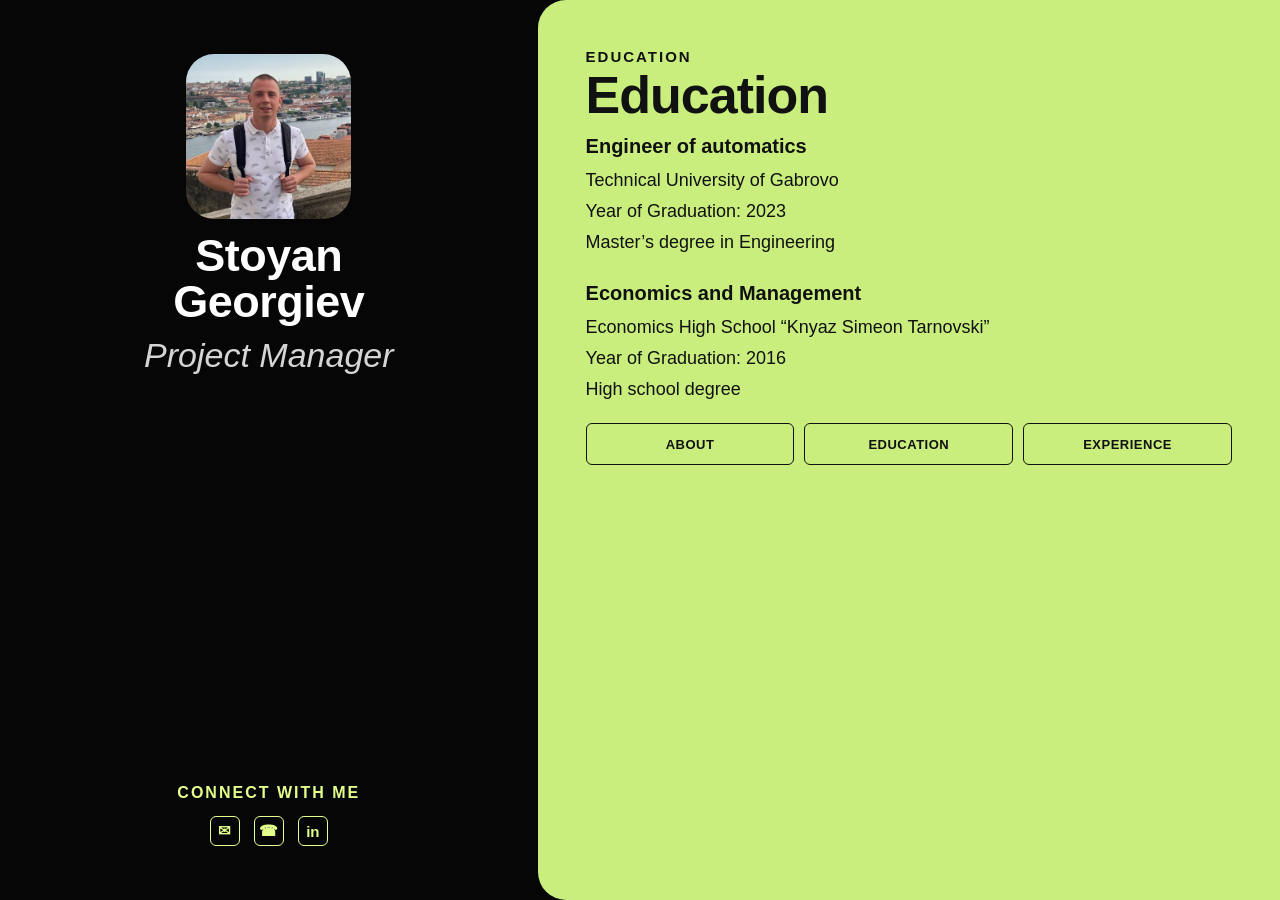
==== education.html @ a62ffb2e "Add multi-page resume refinements and transitions. Moves and restyles contact sections, updates educ" ====
<!DOCTYPE html>
<html lang="en">
<head>
    <meta charset="UTF-8">
    <meta name="viewport" content="width=device-width, initial-scale=1.0">
    <title>Stoyan Georgiev | Education</title>
    <link rel="stylesheet" href="style.css">
</head>
<body>
    <div class="page-transition-overlay" aria-hidden="true"></div>
    <main class="page">
        <div class="resume-card">
            <section class="left-panel">
                <img class="avatar" src="assets/profile.png" alt="Profile photo of Stoyan Georgiev">
                <h1>Stoyan Georgiev</h1>
                <p class="job-title">Project Manager</p>
                <div class="connect">
                    <p>Connect with me</p>
                    <div class="social-links">
                        <a href="mailto:s.georgiev97@gmail.com" aria-label="Email">✉</a>
                        <a href="tel:+359899133321" aria-label="Phone">☎</a>
                        <a href="https://www.linkedin.com/in/stoyan-georgiew/" target="_blank" rel="noopener noreferrer" aria-label="LinkedIn">in</a>
                    </div>
                </div>
            </section>

            <section class="right-panel">
                <p class="section-label">Education</p>
                <h2>Education</h2>
                <div class="education-list">
                    <div class="education-entry">
                        <p class="education-entry__title">Engineer of automatics</p>
                        <p class="education-entry__line">Technical University of Gabrovo</p>
                        <p class="education-entry__line">Year of Graduation: 2023</p>
                        <p class="education-entry__line">Master’s degree in Engineering</p>
                    </div>
                    <div class="education-entry">
                        <p class="education-entry__title">Economics and Management</p>
                        <p class="education-entry__line">Economics High School “Knyaz Simeon Tarnovski”</p>
                        <p class="education-entry__line">Year of Graduation: 2016</p>
                        <p class="education-entry__line">High school degree</p>
                    </div>
                </div>

                <div class="page-links">
                    <a href="index.html">About</a>
                    <a href="education.html">Education</a>
                    <a href="experience.html">Experience</a>
                </div>

            </section>
        </div>
    </main>
    <script src="transitions.js" defer></script>
</body>
</html>
---- style.css ----
* {
    box-sizing: border-box;
}

body {
    margin: 0;
    font-family: "Arial", sans-serif;
    background: #f5f5f5;
    color: #111;
    opacity: 0;
    transition: opacity 320ms ease;
}

body.page-ready {
    opacity: 1;
}

.page-transition-overlay {
    position: fixed;
    inset: 0;
    pointer-events: none;
    background: radial-gradient(circle at center, rgba(6, 6, 6, 0.35) 0%, rgba(6, 6, 6, 0.96) 78%);
    opacity: 0;
    transform: scale(1.03);
    transition: opacity 360ms ease, transform 360ms ease;
    z-index: 999;
}

body.is-transitioning .page-transition-overlay {
    opacity: 1;
    transform: scale(1);
}

.page {
    min-height: 100vh;
    padding: 0;
}

.resume-card {
    width: 100%;
    min-height: 100vh;
    display: grid;
    grid-template-columns: 42% 58%;
    background: #060606;
    border-radius: 0;
    overflow: hidden;
}

.left-panel {
    background: #060606;
    color: #fff;
    padding: 54px 46px;
    text-align: center;
    display: flex;
    flex-direction: column;
    align-items: center;
}

.avatar {
    width: 165px;
    height: 165px;
    object-fit: cover;
    border-radius: 28px;
    margin-bottom: 14px;
}

.left-panel h1 {
    margin: 0;
    font-size: 45px;
    line-height: 1.03;
    max-width: 260px;
    letter-spacing: -0.5px;
}

.pronouns {
    margin: 2px 0 4px;
    font-size: 20px;
    font-style: italic;
    font-weight: 700;
}

.job-title {
    margin: 10px 0 0;
    color: #d5d5d5;
    font-size: 34px;
    font-style: italic;
    width: 100%;
    text-align: center;
}

.connect {
    margin-top: auto;
    padding-top: 20px;
    width: 100%;
    max-width: 230px;
    text-align: center;
}

.connect p {
    margin: 0 0 14px;
    text-transform: uppercase;
    letter-spacing: 2px;
    color: #e3ff8c;
    font-weight: 700;
    font-size: 16px;
}

.social-links {
    display: flex;
    justify-content: center;
    gap: 14px;
}

.social-links a {
    width: 30px;
    height: 30px;
    border: 1px solid #e3ff8c;
    color: #e3ff8c;
    border-radius: 6px;
    text-decoration: none;
    font-weight: 700;
    display: inline-flex;
    align-items: center;
    justify-content: center;
    font-size: 15px;
    transition: transform 0.2s ease, background 0.2s ease;
}

.social-links a:hover {
    background: rgba(227, 255, 140, 0.2);
    color: #fff;
    transform: translateY(-2px);
}

.right-panel {
    background: #c9ee7d;
    padding: 48px;
    border-top-left-radius: 28px;
    border-bottom-left-radius: 28px;
}

.section-label {
    margin: 0;
    font-size: 15px;
    text-transform: uppercase;
    letter-spacing: 2px;
    font-weight: 700;
}

.right-panel h2 {
    margin: 4px 0 10px;
    font-size: 52px;
    line-height: 1;
    letter-spacing: -1px;
}

.description {
    margin: 0 0 20px;
    max-width: 550px;
    font-size: 18px;
    line-height: 1.5;
}

.education-list {
    margin: 0 0 20px;
    max-width: 550px;
    font-size: 18px;
    line-height: 1.5;
}

.education-entry {
    margin: 0 0 22px;
}

.education-entry:last-child {
    margin-bottom: 0;
}

.education-entry__title {
    margin: 0 0 6px;
    font-weight: 700;
    font-size: 20px;
}

.education-entry__line {
    margin: 0 0 4px;
}

.page-links {
    display: grid;
    grid-template-columns: repeat(3, minmax(0, 1fr));
    gap: 10px;
    margin-top: 16px;
}

.page-links a {
    min-height: 42px;
    border: 1px solid #111;
    border-radius: 6px;
    display: inline-flex;
    align-items: center;
    justify-content: center;
    text-decoration: none;
    color: #111;
    font-weight: 700;
    text-transform: uppercase;
    font-size: 13px;
    letter-spacing: 0.5px;
    transition: transform 0.2s ease, background 0.2s ease;
}

.page-links a:hover {
    background: #111;
    color: #fff;
    transform: translateY(-2px);
}

@media (prefers-reduced-motion: reduce) {
    body,
    .page-transition-overlay {
        transition: none;
    }
}

@media (max-width: 900px) {
    .resume-card {
        grid-template-columns: 1fr;
    }

    .left-panel,
    .right-panel {
        padding: 36px 26px;
    }

    .left-panel h1 {
        font-size: 36px;
    }

    .job-title {
        font-size: 28px;
    }

    .right-panel h2 {
        font-size: 40px;
    }

    .right-panel {
        border-top-left-radius: 0;
        border-bottom-left-radius: 0;
    }
}
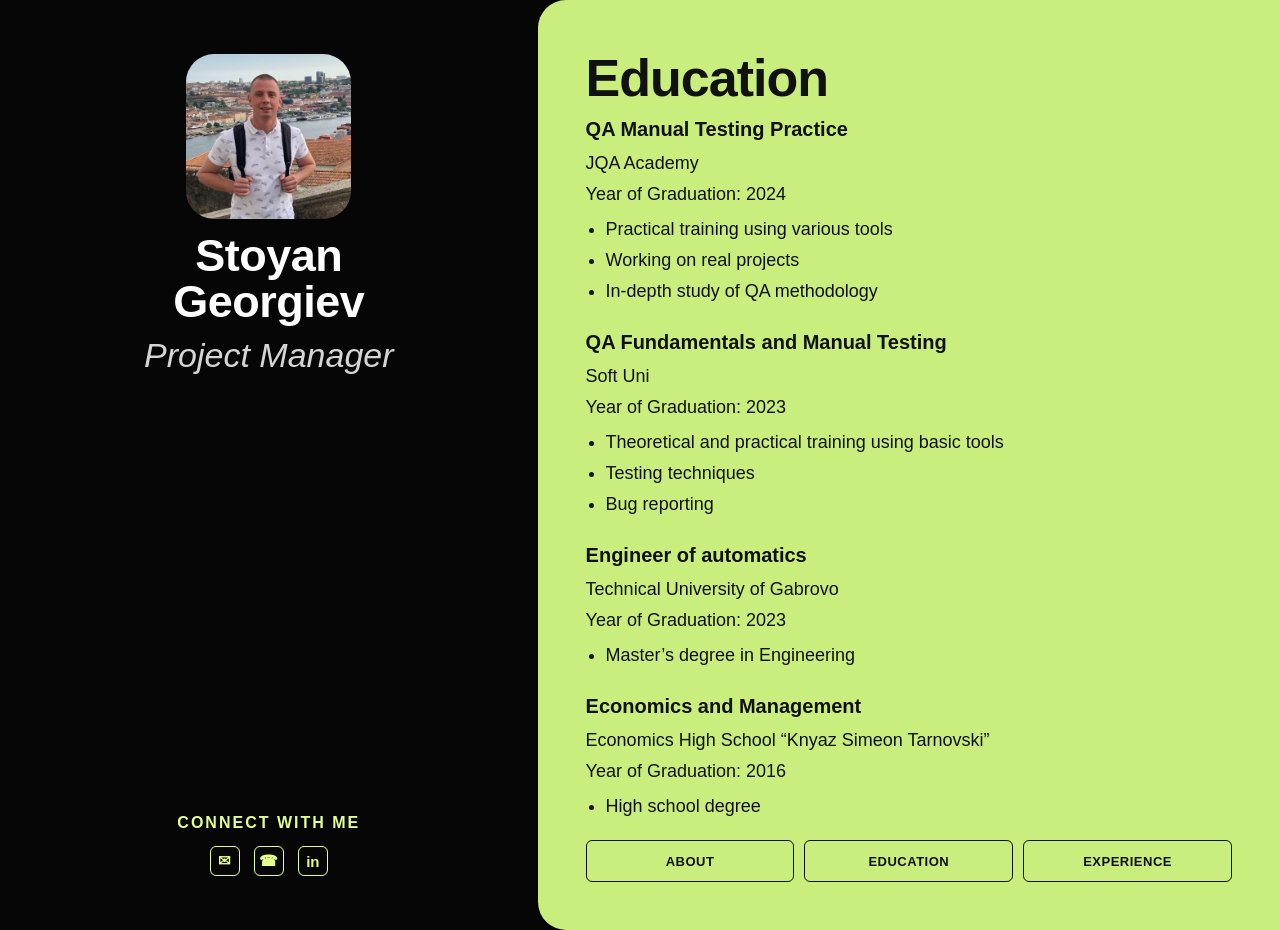
==== commit d1384886: "Update education page content and spacing. Adds detailed QA education bullet points, reorders entrie" ====
--- a/education.html
+++ b/education.html
@@ -25,20 +25,43 @@
             </section>
 
             <section class="right-panel">
-                <p class="section-label">Education</p>
-                <h2>Education</h2>
+                <h2 class="education-heading">Education</h2>
                 <div class="education-list">
+                    <div class="education-entry">
+                        <p class="education-entry__title">QA Manual Testing Practice</p>
+                        <p class="education-entry__line">JQA Academy</p>
+                        <p class="education-entry__line">Year of Graduation: 2024</p>
+                        <ul class="education-bullets">
+                            <li>Practical training using various tools</li>
+                            <li>Working on real projects</li>
+                            <li>In-depth study of QA methodology</li>
+                        </ul>
+                    </div>
+                    <div class="education-entry">
+                        <p class="education-entry__title">QA Fundamentals and Manual Testing</p>
+                        <p class="education-entry__line">Soft Uni</p>
+                        <p class="education-entry__line">Year of Graduation: 2023</p>
+                        <ul class="education-bullets">
+                            <li>Theoretical and practical training using basic tools</li>
+                            <li>Testing techniques</li>
+                            <li>Bug reporting</li>
+                        </ul>
+                    </div>
                     <div class="education-entry">
                         <p class="education-entry__title">Engineer of automatics</p>
                         <p class="education-entry__line">Technical University of Gabrovo</p>
                         <p class="education-entry__line">Year of Graduation: 2023</p>
-                        <p class="education-entry__line">Master’s degree in Engineering</p>
+                        <ul class="education-bullets">
+                            <li>Master’s degree in Engineering</li>
+                        </ul>
                     </div>
                     <div class="education-entry">
                         <p class="education-entry__title">Economics and Management</p>
                         <p class="education-entry__line">Economics High School “Knyaz Simeon Tarnovski”</p>
                         <p class="education-entry__line">Year of Graduation: 2016</p>
-                        <p class="education-entry__line">High school degree</p>
+                        <ul class="education-bullets">
+                            <li>High school degree</li>
+                        </ul>
                     </div>
                 </div>
 
--- a/style.css
+++ b/style.css
@@ -154,6 +154,10 @@
     letter-spacing: -1px;
 }
 
+.education-heading {
+    margin-bottom: 68px;
+}
+
 .description {
     margin: 0 0 20px;
     max-width: 550px;
@@ -183,6 +187,15 @@
 }
 
 .education-entry__line {
+    margin: 0 0 4px;
+}
+
+.education-bullets {
+    margin: 8px 0 0 20px;
+    padding: 0;
+}
+
+.education-bullets li {
     margin: 0 0 4px;
 }
 
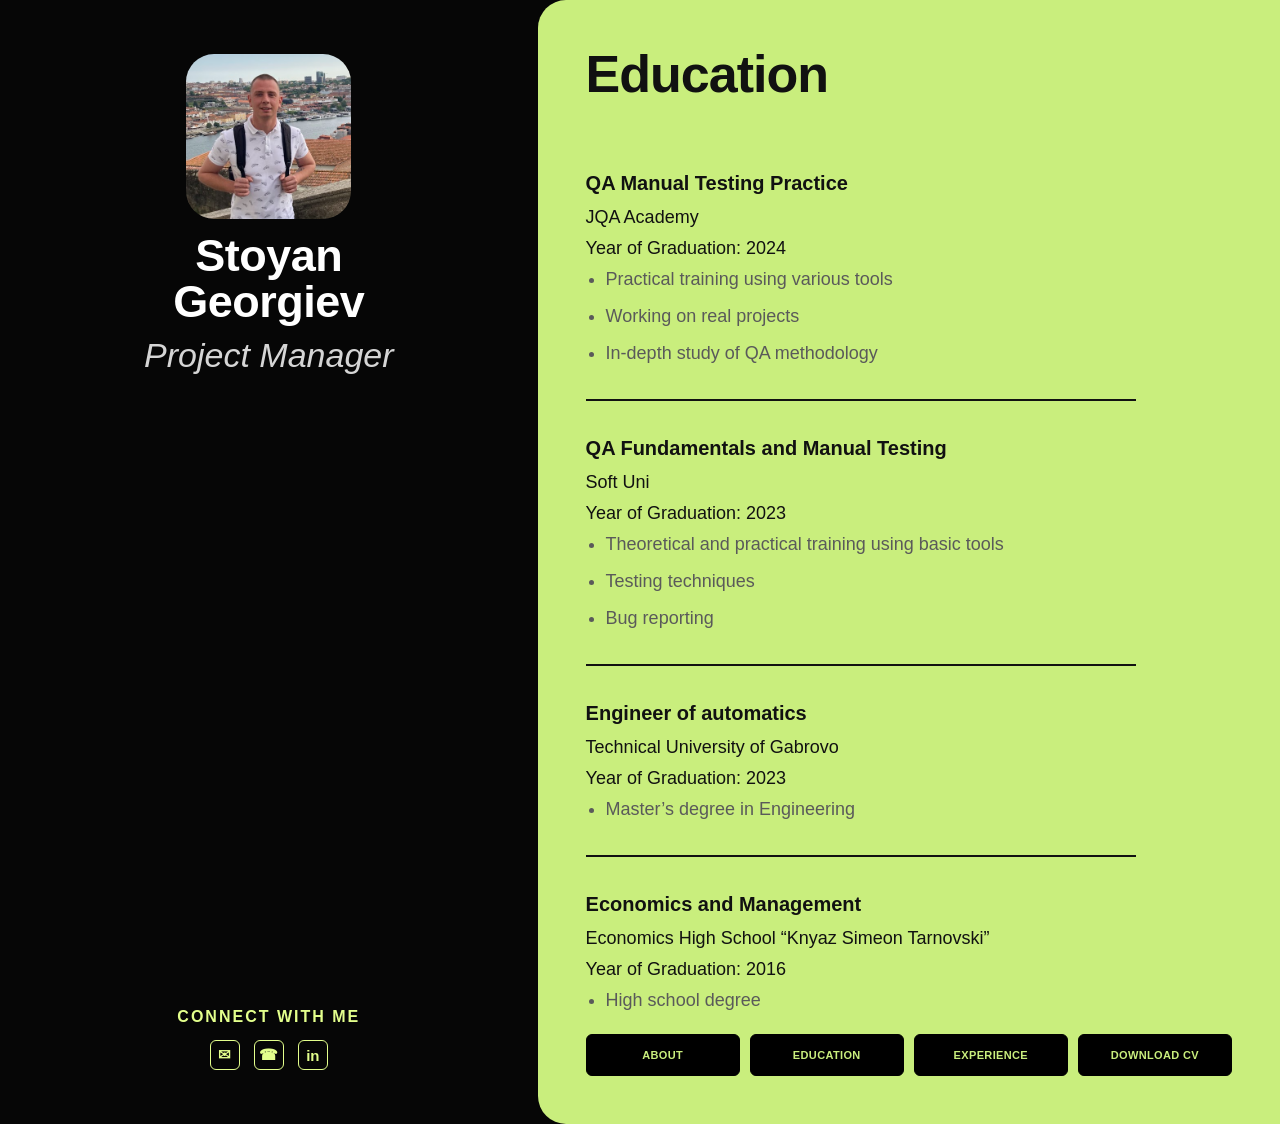
==== commit 263b346d: "Polish navigation, education layout, and CV download. Points Download CV to assets/cv.pdf with trans" ====
--- a/education.html
+++ b/education.html
@@ -69,6 +69,7 @@
                     <a href="index.html">About</a>
                     <a href="education.html">Education</a>
                     <a href="experience.html">Experience</a>
+                    <a href="assets/cv.pdf" download="Stoyan-Georgiev-CV.pdf">Download CV</a>
                 </div>
 
             </section>
--- a/style.css
+++ b/style.css
@@ -154,8 +154,52 @@
     letter-spacing: -1px;
 }
 
-.education-heading {
-    margin-bottom: 68px;
+.right-panel h2.about-heading,
+.right-panel h2.education-heading,
+.right-panel h2.experience-heading {
+    margin: 0 0 68px;
+}
+
+.experience-entry {
+    margin: 0 0 20px;
+    max-width: 550px;
+    font-size: 18px;
+    line-height: 1.5;
+}
+
+.experience-entry:not(:last-child) {
+    margin-bottom: 0;
+}
+
+.experience-entry + .experience-entry {
+    margin-top: 32px;
+    padding-top: 32px;
+    border-top: 2px solid #111;
+}
+
+.experience-meta {
+    margin: 0 0 4px;
+    color: #5a5a5a;
+    font-size: 16px;
+}
+
+.experience-role {
+    margin: 10px 0 14px;
+    font-weight: 700;
+    font-size: 20px;
+    color: #111;
+}
+
+.experience-bullets,
+.education-bullets {
+    margin: 0 0 0 20px;
+    padding: 0;
+    color: #5a5a5a;
+}
+
+.experience-bullets li,
+.education-bullets li {
+    margin: 0 0 10px;
 }
 
 .description {
@@ -173,7 +217,17 @@
 }
 
 .education-entry {
-    margin: 0 0 22px;
+    margin: 0 0 20px;
+}
+
+.education-entry:not(:last-child) {
+    margin-bottom: 0;
+}
+
+.education-entry + .education-entry {
+    margin-top: 32px;
+    padding-top: 32px;
+    border-top: 2px solid #111;
 }
 
 .education-entry:last-child {
@@ -190,41 +244,35 @@
     margin: 0 0 4px;
 }
 
-.education-bullets {
-    margin: 8px 0 0 20px;
-    padding: 0;
-}
-
-.education-bullets li {
-    margin: 0 0 4px;
-}
-
 .page-links {
     display: grid;
-    grid-template-columns: repeat(3, minmax(0, 1fr));
+    grid-template-columns: repeat(4, minmax(0, 1fr));
     gap: 10px;
     margin-top: 16px;
 }
 
 .page-links a {
     min-height: 42px;
-    border: 1px solid #111;
+    border: 1px solid #000;
     border-radius: 6px;
     display: inline-flex;
     align-items: center;
     justify-content: center;
     text-decoration: none;
-    color: #111;
+    background: #000;
+    color: #c9ee7d;
     font-weight: 700;
     text-transform: uppercase;
-    font-size: 13px;
-    letter-spacing: 0.5px;
-    transition: transform 0.2s ease, background 0.2s ease;
+    font-size: 11px;
+    letter-spacing: 0.35px;
+    transition: transform 0.2s ease, background 0.2s ease, color 0.2s ease;
+    padding: 6px 8px;
+    text-align: center;
 }
 
 .page-links a:hover {
-    background: #111;
-    color: #fff;
+    background: #141414;
+    color: #e3ff8c;
     transform: translateY(-2px);
 }
 
@@ -235,6 +283,12 @@
     }
 }
 
+@media (max-width: 720px) {
+    .page-links {
+        grid-template-columns: repeat(2, minmax(0, 1fr));
+    }
+}
+
 @media (max-width: 900px) {
     .resume-card {
         grid-template-columns: 1fr;
